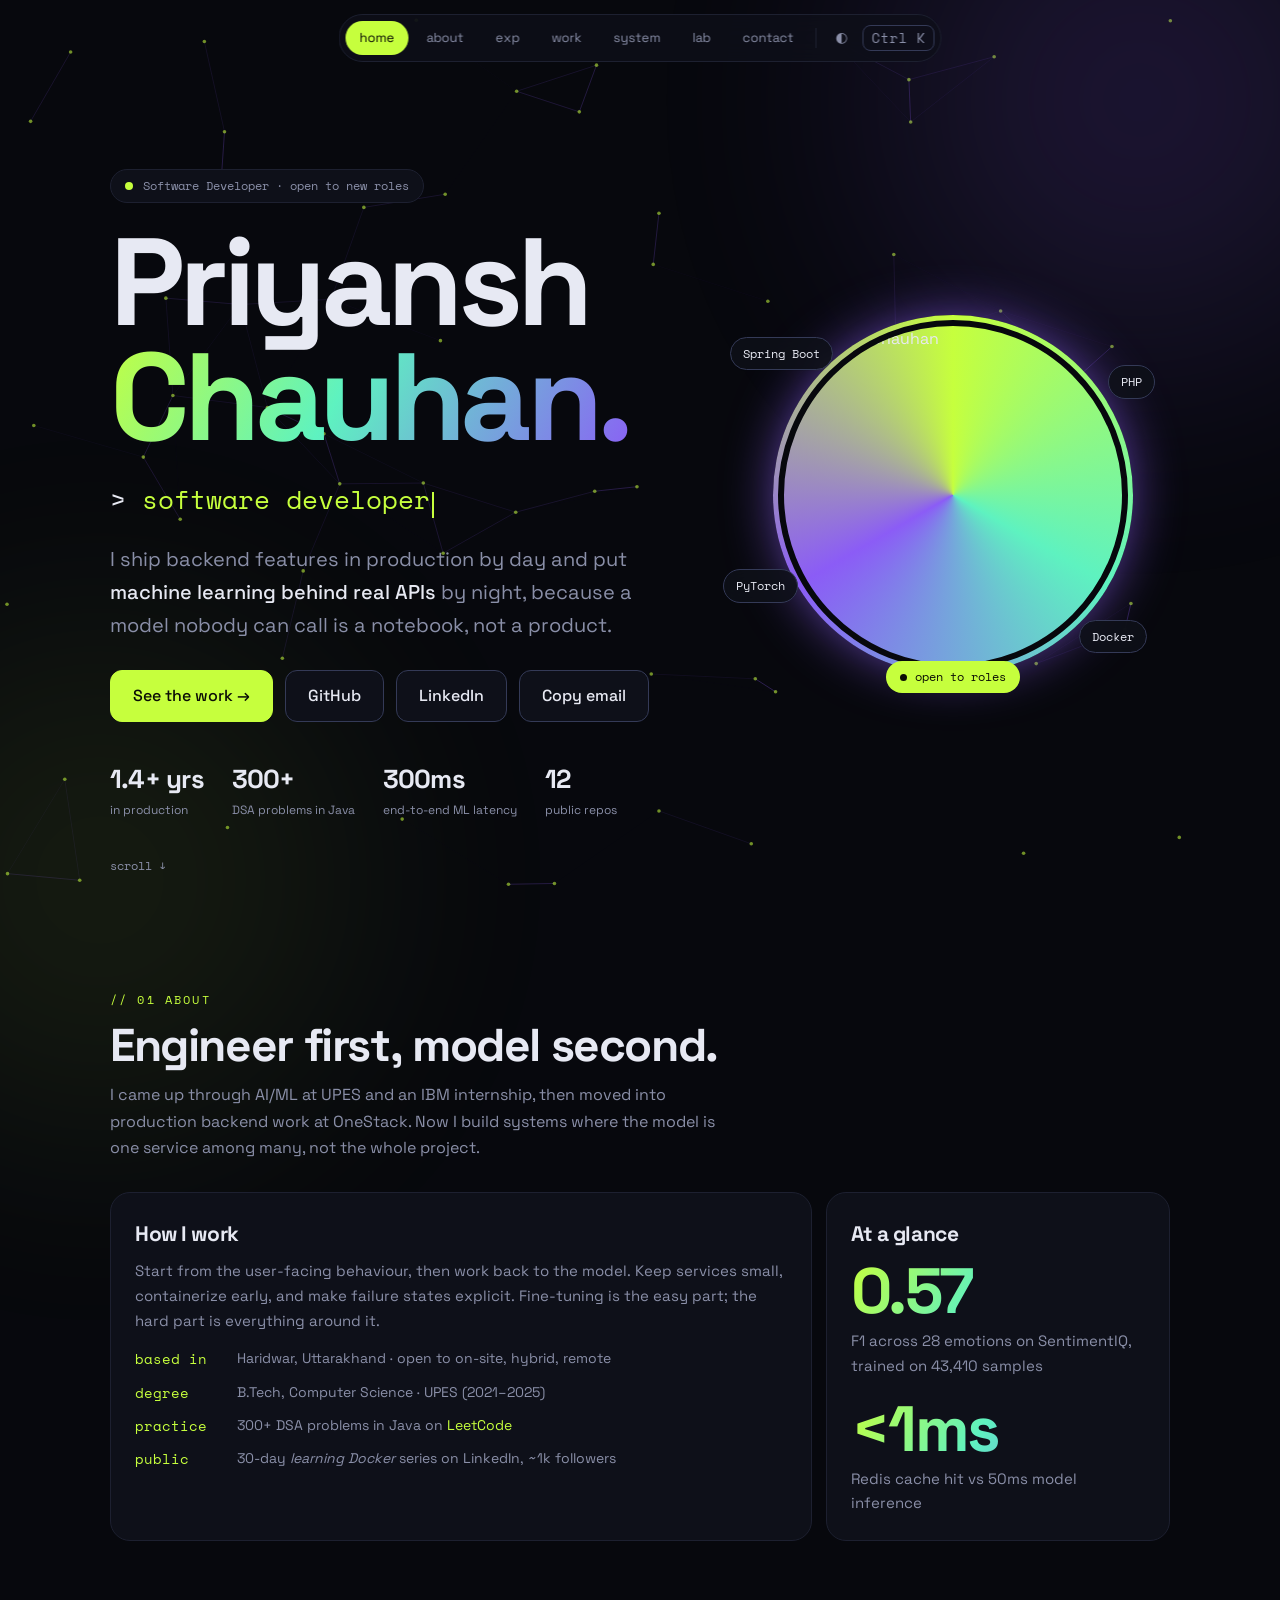
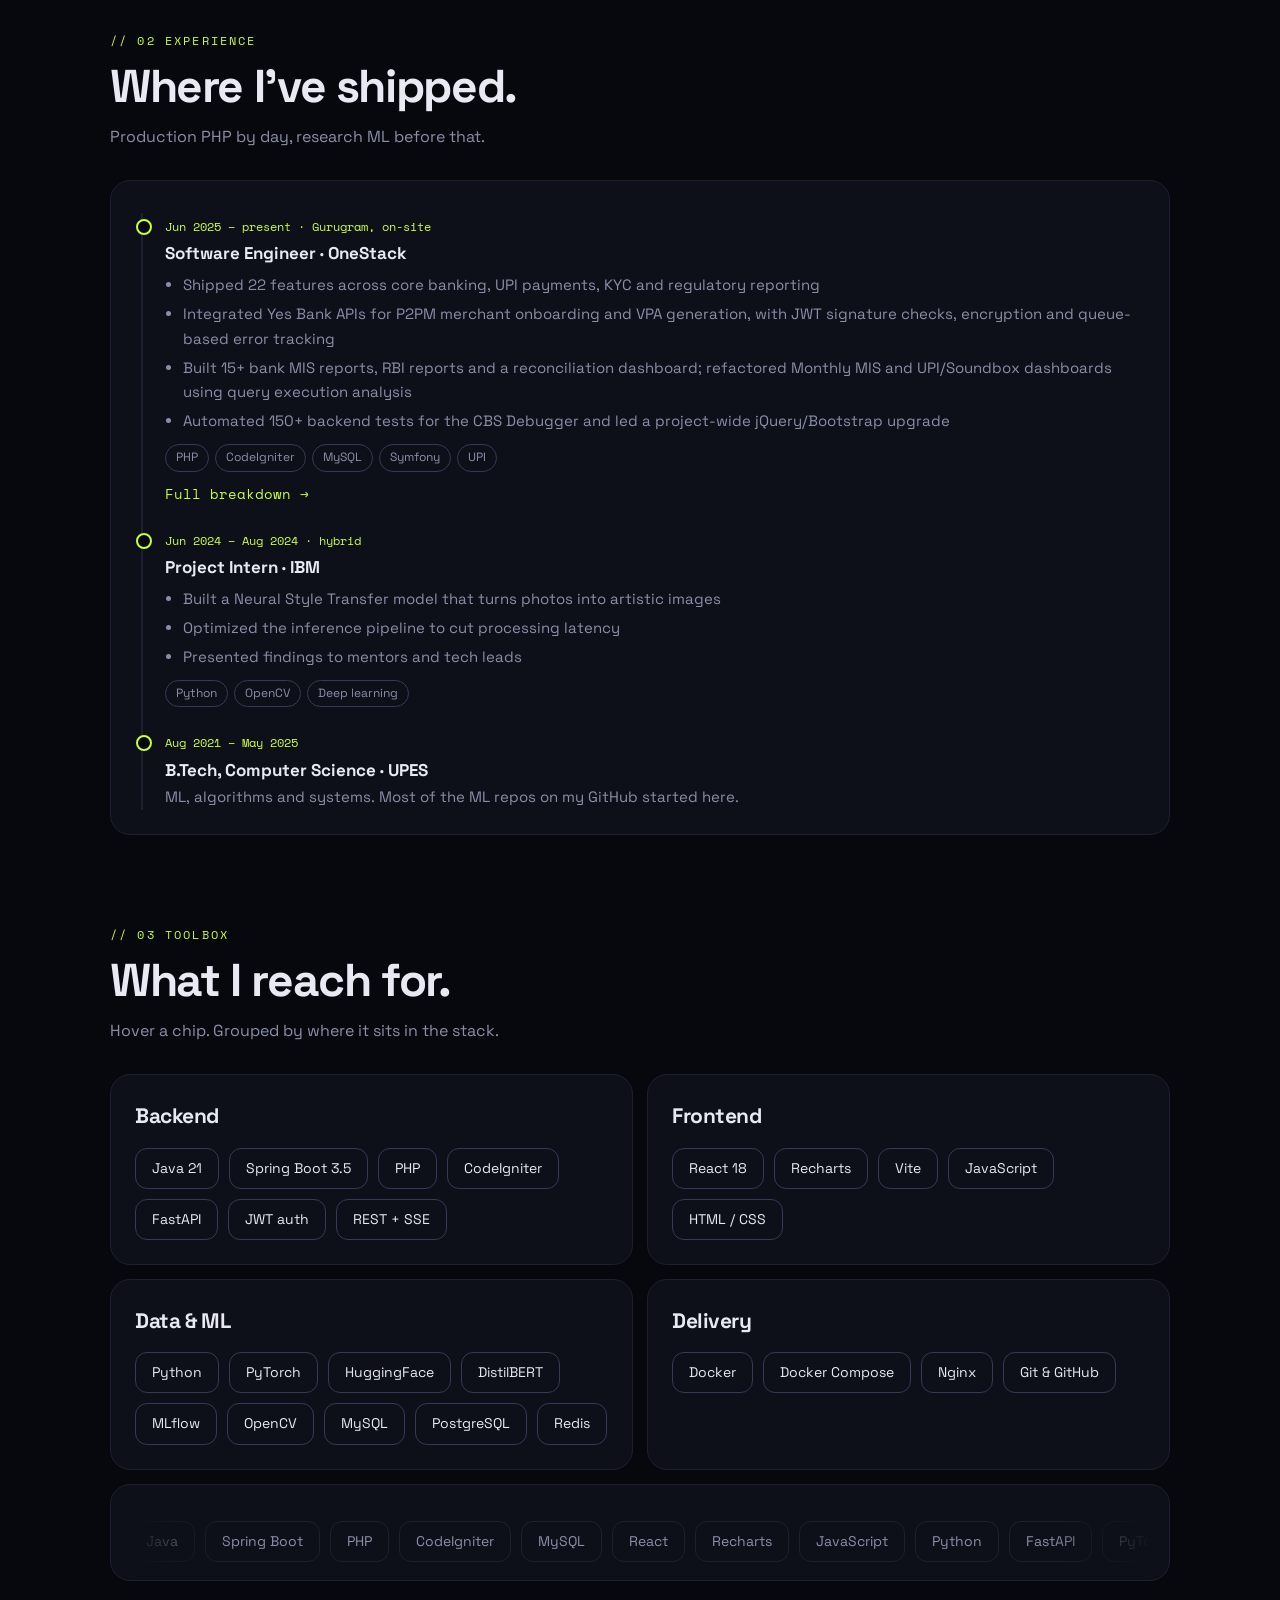
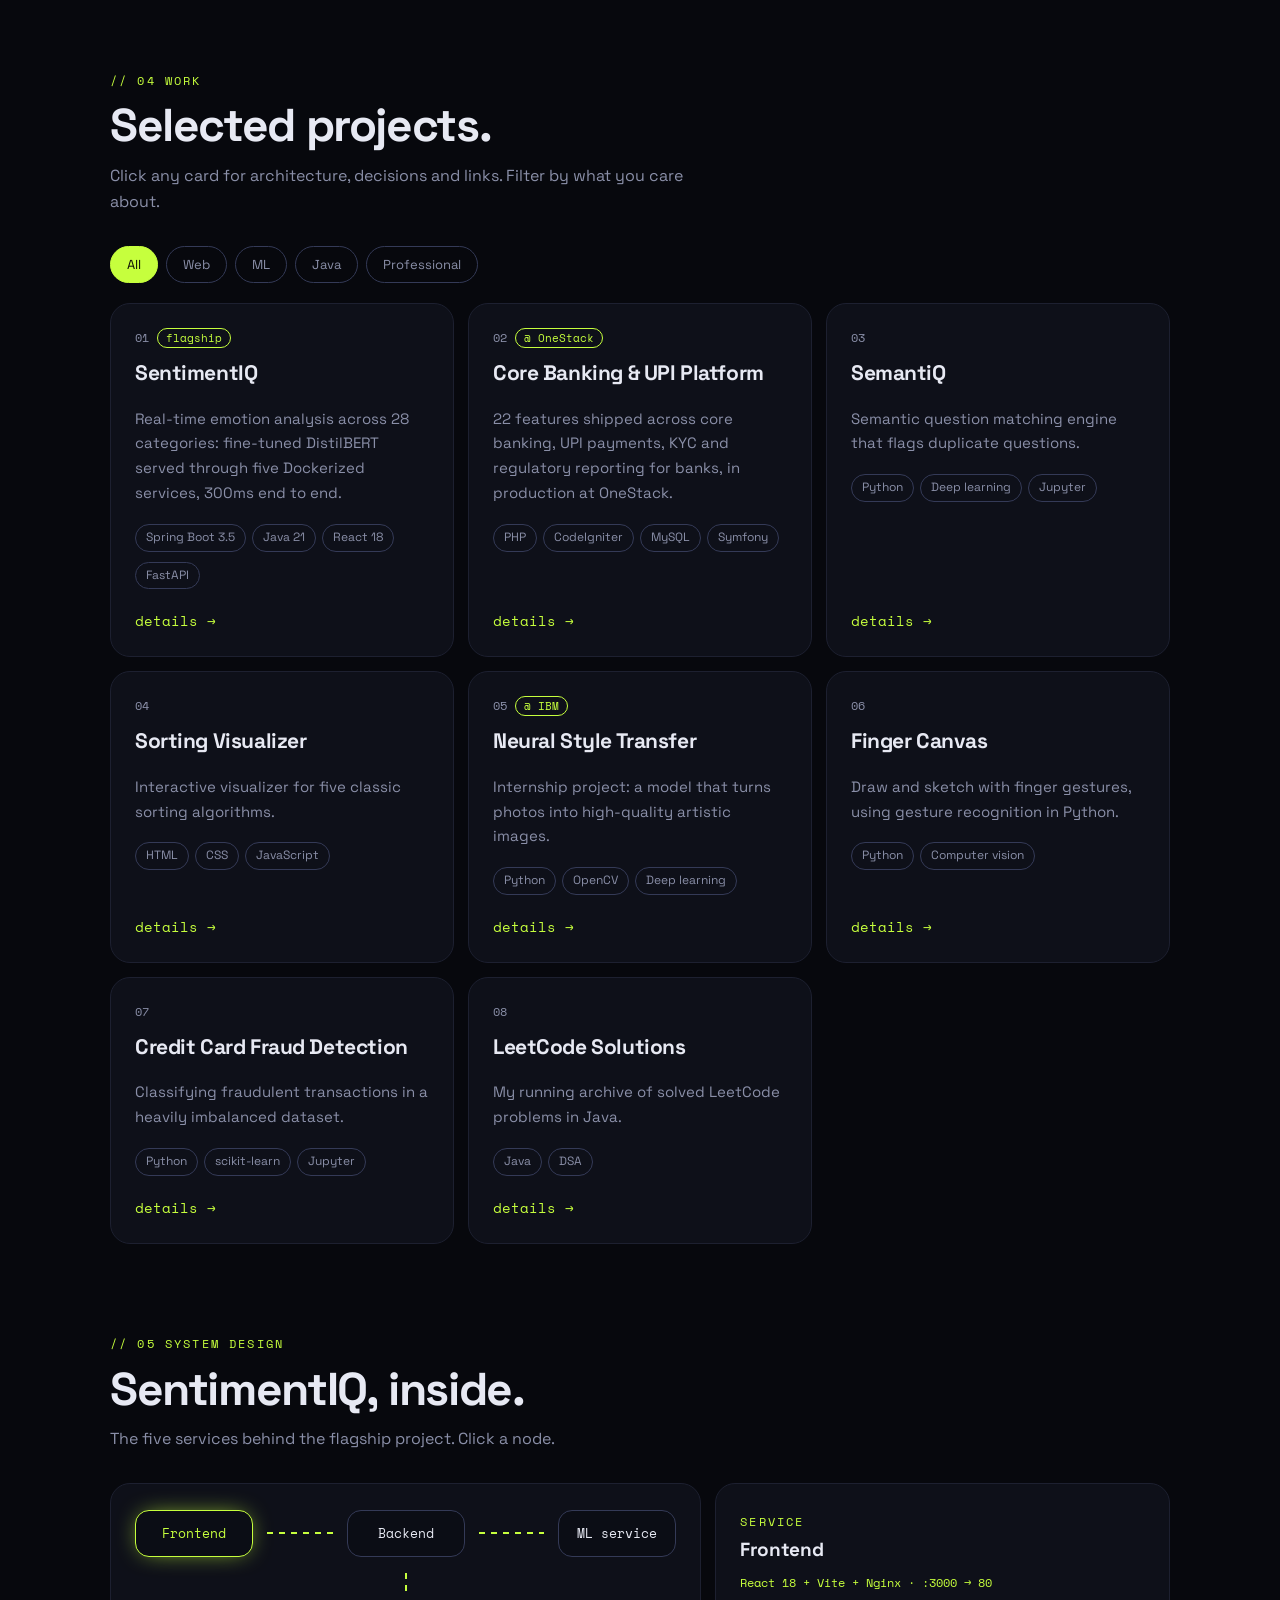
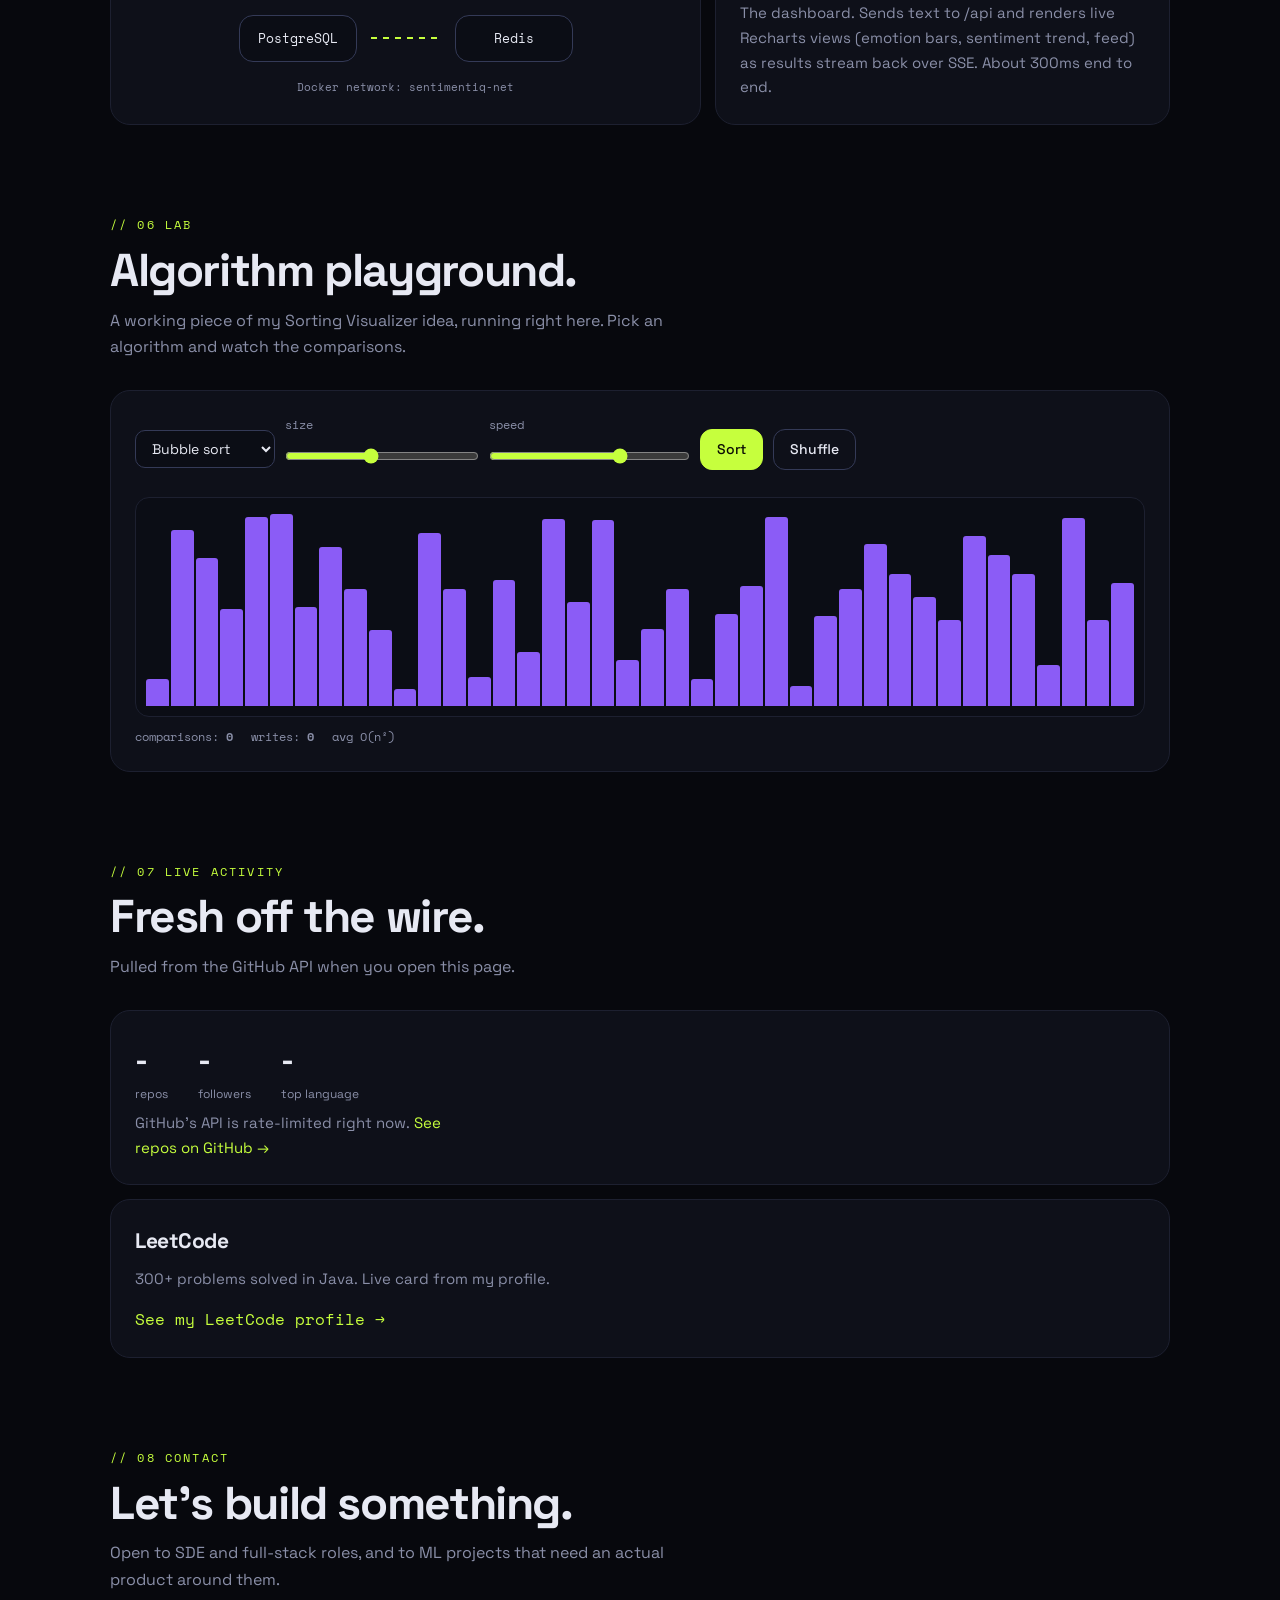
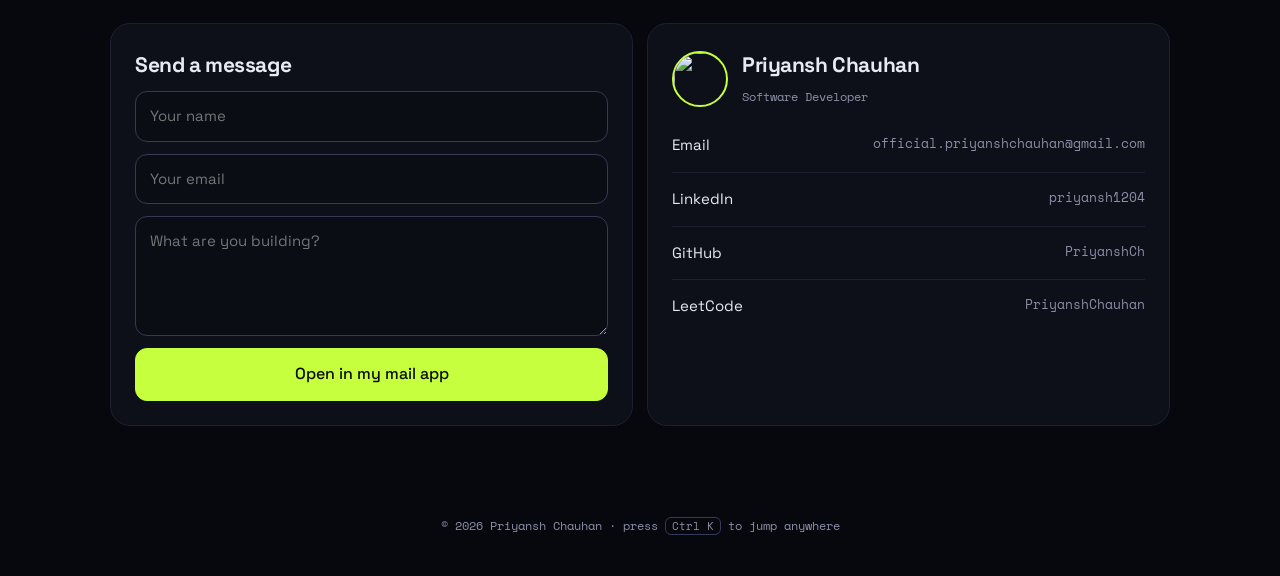
==== index.html @ 5b9acce0 "Add portfolio site" ====
<!doctype html>
<html lang="en" data-theme="dark">
<head>
<meta charset="utf-8">
<meta name="viewport" content="width=device-width, initial-scale=1">
<title>Priyansh Chauhan | Full-stack Developer</title>
<meta name="description" content="Full-stack developer putting machine learning behind real APIs and interfaces. Java, Spring Boot, React, Python.">
<meta property="og:title" content="Priyansh Chauhan | Full-stack Developer">
<meta property="og:description" content="Full-stack developer putting machine learning behind real APIs and interfaces.">
<meta property="og:type" content="website">
<meta property="og:image" content="https://priyanshch.github.io/portfolio/img/avatar.jpg">
<meta property="og:url" content="https://priyanshch.github.io/portfolio/">
<meta name="theme-color" content="#07080d">
<link rel="icon" href="data:image/svg+xml,%3Csvg xmlns='http://www.w3.org/2000/svg' viewBox='0 0 64 64'%3E%3Crect width='64' height='64' rx='14' fill='%2307080d'/%3E%3Ctext x='32' y='44' font-size='34' text-anchor='middle' font-family='monospace' font-weight='700' fill='%23c6ff3d'%3EPC%3C/text%3E%3C/svg%3E">
<link rel="preconnect" href="https://fonts.googleapis.com">
<link rel="preconnect" href="https://fonts.gstatic.com" crossorigin>
<link href="https://fonts.googleapis.com/css2?family=Space+Grotesk:wght@400;500;700&family=Space+Mono:wght@400;700&display=swap" rel="stylesheet">
<link rel="stylesheet" href="style.css?v=3">
<script>try{var t=localStorage.getItem("theme");if(t)document.documentElement.dataset.theme=t}catch(e){}</script>
</head>
<body>
<div id="loader"><div class="box mono">$ booting portfolio...<div class="bar"><i></i></div></div></div>
<div id="progress"></div>
<canvas id="net" aria-hidden="true"></canvas>
<div class="glow g1"></div><div class="glow g2"></div>

<nav aria-label="Primary">
  <a href="#top" data-s="top">home</a>
  <a href="#about" data-s="about">about</a>
  <a href="#experience" data-s="experience" class="hide-m">exp</a>
  <a href="#work" data-s="work">work</a>
  <a href="#architecture" data-s="architecture" class="hide-m">system</a>
  <a href="#lab" data-s="lab" class="hide-m">lab</a>
  <a href="#contact" data-s="contact">contact</a>
  <span class="sep"></span>
  <button class="tool" id="themeBtn" aria-label="Toggle light and dark theme" title="Toggle theme">&#9680;</button>
  <button class="tool kbd mono" id="cmdBtn" aria-label="Open command palette" style="width:auto;padding:0 8px;height:26px;border-radius:8px">Ctrl K</button>
</nav>

<main id="top">
  <header class="hero">
    <div class="hero-grid">
      <div class="hero-text">
      <span class="pill mono"><i></i> Software Developer &middot; open to new roles</span>
      <h1>Priyansh<br><span class="g">Chauhan.</span></h1>
      <p class="role mono">&gt; <b id="typed"></b><span class="caret"></span></p>
      <p class="lead">I ship backend features in production by day and put <b>machine learning behind real APIs</b> by night, because a model nobody can call is a notebook, not a product.</p>
      <div class="cta">
        <a class="btn p" href="#work">See the work &rarr;</a>
        <a class="btn" href="https://github.com/PriyanshCh" target="_blank" rel="noopener">GitHub</a>
        <a class="btn" href="https://www.linkedin.com/in/priyansh1204" target="_blank" rel="noopener">LinkedIn</a>
        <button class="btn" id="copyMail" type="button">Copy email</button>
      </div>
      <div class="hero-stats">
        <div><b>1.4+ yrs</b>in production</div>
        <div><b>300+</b>DSA problems in Java</div>
        <div><b>300ms</b>end-to-end ML latency</div>
        <div><b id="hRepos">12</b>public repos</div>
      </div>
      </div>
      <figure class="avatar" aria-label="Photo of Priyansh Chauhan">
        <div class="ring"><img src="img/avatar.jpg" alt="Priyansh Chauhan" width="480" height="480"></div>
        <span class="orb o1 mono">Spring Boot</span>
        <span class="orb o2 mono">PHP</span>
        <span class="orb o3 mono">PyTorch</span>
        <span class="orb o4 mono">Docker</span>
        <figcaption class="mono"><i></i> open to roles</figcaption>
      </figure>
    </div>
    <span class="scroll mono">scroll &darr;</span>
  </header>

  <section id="about" class="rv">
    <div class="label mono">// 01 about</div>
    <h2>Engineer first, model second.</h2>
    <p class="sub">I came up through AI/ML at UPES and an IBM internship, then moved into production backend work at OneStack. Now I build systems where the model is one service among many, not the whole project.</p>
    <div class="bento">
      <div class="card s4">
        <h3>How I work</h3>
        <p>Start from the user-facing behaviour, then work back to the model. Keep services small, containerize early, and make failure states explicit. Fine-tuning is the easy part; the hard part is everything around it.</p>
        <ul class="facts">
          <li><span class="mono">based in</span><span>Haridwar, Uttarakhand &middot; open to on-site, hybrid, remote</span></li>
          <li><span class="mono">degree</span><span>B.Tech, Computer Science &middot; UPES (2021&ndash;2025)</span></li>
          <li><span class="mono">practice</span><span>300+ DSA problems in Java on <a href="https://leetcode.com/u/PriyanshChauhan/" target="_blank" rel="noopener" style="color:var(--lime)">LeetCode</a></span></li>
          <li><span class="mono">public</span><span>30-day <i>learning Docker</i> series on LinkedIn, ~1k followers</span></li>
        </ul>
      </div>
      <div class="card s2">
        <h3>At a glance</h3>
        <div class="big" style="margin-top:8px">0.57</div>
        <p style="margin-top:6px">F1 across 28 emotions on SentimentIQ, trained on 43,410 samples</p>
        <div class="big" style="margin-top:18px">&lt;1ms</div>
        <p style="margin-top:6px">Redis cache hit vs 50ms model inference</p>
      </div>
    </div>
  </section>

  <section id="experience" class="rv">
    <div class="label mono">// 02 experience</div>
    <h2>Where I've shipped.</h2>
    <p class="sub">Production PHP by day, research ML before that.</p>
    <div class="bento">
      <div class="card s6">
        <div class="timeline">
          <div>
            <small class="mono">Jun 2025 &ndash; present &middot; Gurugram, on-site</small>
            <b>Software Engineer &middot; OneStack</b>
            <ul style="color:var(--dim);font-size:15px;padding-left:18px;margin-top:6px;display:grid;gap:4px">
              <li>Shipped 22 features across core banking, UPI payments, KYC and regulatory reporting</li>
              <li>Integrated Yes Bank APIs for P2PM merchant onboarding and VPA generation, with JWT signature checks, encryption and queue-based error tracking</li>
              <li>Built 15+ bank MIS reports, RBI reports and a reconciliation dashboard; refactored Monthly MIS and UPI/Soundbox dashboards using query execution analysis</li>
              <li>Automated 150+ backend tests for the CBS Debugger and led a project-wide jQuery/Bootstrap upgrade</li>
            </ul>
            <span class="tag">PHP</span><span class="tag">CodeIgniter</span><span class="tag">MySQL</span><span class="tag">Symfony</span><span class="tag">UPI</span>
            <a href="case.html?id=onestack" class="mono" style="display:block;margin-top:10px;color:var(--lime);font-size:14px">Full breakdown &rarr;</a>
          </div>
          <div>
            <small class="mono">Jun 2024 &ndash; Aug 2024 &middot; hybrid</small>
            <b>Project Intern &middot; IBM</b>
            <ul style="color:var(--dim);font-size:15px;padding-left:18px;margin-top:6px;display:grid;gap:4px">
              <li>Built a Neural Style Transfer model that turns photos into artistic images</li>
              <li>Optimized the inference pipeline to cut processing latency</li>
              <li>Presented findings to mentors and tech leads</li>
            </ul>
            <span class="tag">Python</span><span class="tag">OpenCV</span><span class="tag">Deep learning</span>
          </div>
          <div>
            <small class="mono">Aug 2021 &ndash; May 2025</small>
            <b>B.Tech, Computer Science &middot; UPES</b>
            <span style="color:var(--dim);font-size:15px">ML, algorithms and systems. Most of the ML repos on my GitHub started here.</span>
          </div>
        </div>
      </div>
    </div>
  </section>

  <section id="skills" class="rv">
    <div class="label mono">// 03 toolbox</div>
    <h2>What I reach for.</h2>
    <p class="sub">Hover a chip. Grouped by where it sits in the stack.</p>
    <div class="bento">
      <div class="card s3"><h3>Backend</h3><div class="chips"><span class="chip">Java 21</span><span class="chip">Spring Boot 3.5</span><span class="chip">PHP</span><span class="chip">CodeIgniter</span><span class="chip">FastAPI</span><span class="chip">JWT auth</span><span class="chip">REST + SSE</span></div></div>
      <div class="card s3"><h3>Frontend</h3><div class="chips"><span class="chip">React 18</span><span class="chip">Recharts</span><span class="chip">Vite</span><span class="chip">JavaScript</span><span class="chip">HTML / CSS</span></div></div>
      <div class="card s3"><h3>Data &amp; ML</h3><div class="chips"><span class="chip">Python</span><span class="chip">PyTorch</span><span class="chip">HuggingFace</span><span class="chip">DistilBERT</span><span class="chip">MLflow</span><span class="chip">OpenCV</span><span class="chip">MySQL</span><span class="chip">PostgreSQL</span><span class="chip">Redis</span></div></div>
      <div class="card s3"><h3>Delivery</h3><div class="chips"><span class="chip">Docker</span><span class="chip">Docker Compose</span><span class="chip">Nginx</span><span class="chip">Git &amp; GitHub</span></div></div>
      <div class="card s6" style="padding:18px"><div class="marquee"><div class="track" id="track"></div></div></div>
    </div>
  </section>

  <section id="work" class="rv">
    <div class="label mono">// 04 work</div>
    <h2>Selected projects.</h2>
    <p class="sub">Click any card for architecture, decisions and links. Filter by what you care about.</p>
    <div class="filters" id="filters" role="group" aria-label="Filter projects">
      <button class="on" data-f="all">All</button><button data-f="web">Web</button><button data-f="ml">ML</button><button data-f="java">Java</button><button data-f="work">Professional</button>
    </div>
    <div class="pgrid" id="pgrid"></div>
  </section>

  <section id="architecture" class="rv">
    <div class="label mono">// 05 system design</div>
    <h2>SentimentIQ, inside.</h2>
    <p class="sub">The five services behind the flagship project. Click a node.</p>
    <div class="arch">
      <div class="card diagram" id="diagram">
        <div class="row"><button class="nodeb mono on" data-n="frontend">Frontend</button><span class="link"></span><button class="nodeb mono" data-n="backend">Backend</button><span class="link"></span><button class="nodeb mono" data-n="ml">ML service</button></div>
        <span class="vlink"></span>
        <div class="row"><button class="nodeb mono" data-n="postgres">PostgreSQL</button><span class="link"></span><button class="nodeb mono" data-n="redis">Redis</button></div>
        <span class="mono" style="font-size:11px;color:var(--dim)">Docker network: sentimentiq-net</span>
      </div>
      <div class="card" id="archInfo" aria-live="polite"></div>
    </div>
  </section>

  <section id="lab" class="rv">
    <div class="label mono">// 06 lab</div>
    <h2>Algorithm playground.</h2>
    <p class="sub">A working piece of my Sorting Visualizer idea, running right here. Pick an algorithm and watch the comparisons.</p>
    <div class="card">
      <div class="lab-top">
        <select id="algo" aria-label="Algorithm"><option value="bubble">Bubble sort</option><option value="selection">Selection sort</option><option value="insertion">Insertion sort</option><option value="merge">Merge sort</option><option value="quick">Quick sort</option></select>
        <label class="mono" style="font-size:12px;color:var(--dim)">size <input type="range" id="size" min="10" max="80" value="40"></label>
        <label class="mono" style="font-size:12px;color:var(--dim)">speed <input type="range" id="speed" min="1" max="100" value="70"></label>
        <button class="btn p" id="run" type="button">Sort</button>
        <button class="btn" id="shuffle" type="button">Shuffle</button>
      </div>
      <div id="bars" aria-label="Array bars"></div>
      <div class="lab-info mono"><span>comparisons: <b id="cmp">0</b></span><span>writes: <b id="wr">0</b></span><span id="cplx">avg O(n&sup2;)</span></div>
    </div>
  </section>

  <section id="github" class="rv">
    <div class="label mono">// 07 live activity</div>
    <h2>Fresh off the wire.</h2>
    <p class="sub">Pulled from the GitHub API when you open this page.</p>
    <div class="card">
      <div class="ghstats"><div><b id="gRepos">-</b>repos</div><div><b id="gFol">-</b>followers</div><div><b id="gLang">-</b>top language</div></div>
      <div class="repos" id="repos"><div class="skel"></div><div class="skel"></div><div class="skel"></div></div>
    </div>
    <div class="card" style="margin-top:14px">
      <h3>LeetCode</h3>
      <p>300+ problems solved in Java. Live card from my profile.</p>
      <a href="https://leetcode.com/u/PriyanshChauhan/" target="_blank" rel="noopener" style="display:block;margin-top:14px">
        <img id="lcCard" src="https://leetcard.jacoblin.cool/PriyanshChauhan?theme=dark&amp;font=Space%20Grotesk&amp;ext=heatmap" alt="LeetCode stats for PriyanshChauhan" loading="lazy" style="max-width:100%;border-radius:12px" onerror="this.closest('a').innerHTML='<span class=&quot;mono&quot; style=&quot;color:var(--lime)&quot;>See my LeetCode profile &rarr;</span>'">
      </a>
    </div>
  </section>

  <section id="contact" class="rv">
    <div class="label mono">// 08 contact</div>
    <h2>Let's build something.</h2>
    <p class="sub">Open to SDE and full-stack roles, and to ML projects that need an actual product around them.</p>
    <div class="contact">
      <div class="card">
        <h3>Send a message</h3>
        <form id="form">
          <input name="name" placeholder="Your name" required aria-label="Your name">
          <input name="email" type="email" placeholder="Your email" required aria-label="Your email">
          <textarea name="msg" placeholder="What are you building?" required aria-label="Message"></textarea>
          <button class="btn p" type="submit" style="justify-content:center">Open in my mail app</button>
        </form>
      </div>
      <div class="card">
        <div style="display:flex;align-items:center;gap:14px;margin-bottom:10px"><img src="img/avatar.jpg" alt="" width="56" height="56" style="border-radius:50%;border:2px solid var(--lime)"><div><h3 style="margin:0">Priyansh Chauhan</h3><span class="mono" style="font-size:12px;color:var(--dim)">Software Developer</span></div></div>
        <a class="rowlink" href="mailto:official.priyanshchauhan@gmail.com"><span>Email</span><span class="mono">official.priyanshchauhan@gmail.com</span></a>
        <a class="rowlink" href="https://www.linkedin.com/in/priyansh1204" target="_blank" rel="noopener"><span>LinkedIn</span><span class="mono">priyansh1204</span></a>
        <a class="rowlink" href="https://github.com/PriyanshCh" target="_blank" rel="noopener"><span>GitHub</span><span class="mono">PriyanshCh</span></a>
        <a class="rowlink" href="https://leetcode.com/u/PriyanshChauhan/" target="_blank" rel="noopener"><span>LeetCode</span><span class="mono">PriyanshChauhan</span></a>
      </div>
    </div>
  </section>
</main>
<footer class="mono">&copy; <span id="yr"></span> Priyansh Chauhan &middot; press <span class="kbd">Ctrl K</span> to jump anywhere</footer>

<button id="top-btn" aria-label="Back to top">&uarr;</button>
<dialog id="modal" aria-label="Project details"><button class="mclose" id="mclose" aria-label="Close">&times;</button><div class="mbody" id="mbody"></div></dialog>
<dialog id="palette" aria-label="Command palette"><input id="pin" placeholder="Type a command or section..." aria-label="Command"><ul id="plist"></ul></dialog>
<div id="toast" role="status"></div>
<script src="data.js?v=3"></script>
<script src="app.js?v=4"></script>
</body>
</html>
---- style.css ----
:root{
  --bg:#07080d;--bg2:#0b0d15;--card:#0e1019;--line:#1d2030;--line2:#343a57;
  --text:#e7e9f3;--dim:#8a8fa8;--lime:#c6ff3d;--violet:#8b5cf6;--ink:#0b0d05;
  --net:139,92,246;--dot:198,255,61;
  --grad:linear-gradient(120deg,var(--lime),#5ef2c0 45%,var(--violet));
}
:root[data-theme="light"]{
  --bg:#f5f6fb;--bg2:#eceef7;--card:#ffffff;--line:#dcdfee;--line2:#b9bfdc;
  --text:#14172a;--dim:#5b6180;--lime:#4d7c0f;--violet:#6d3fe0;--ink:#ffffff;
  --net:109,63,224;--dot:77,124,15;
  --grad:linear-gradient(120deg,#4d7c0f,#0f9d7a 45%,#6d3fe0);
}
*{box-sizing:border-box;margin:0}
html{scroll-behavior:smooth;scroll-padding-top:80px}
body{background:var(--bg);color:var(--text);font:16px/1.65 "Space Grotesk",system-ui,sans-serif;overflow-x:hidden;transition:background .3s,color .3s}
a{color:inherit;text-decoration:none}
button{font:inherit;color:inherit;cursor:pointer;background:none;border:0}
.mono{font-family:"Space Mono",ui-monospace,Consolas,monospace}
:focus-visible{outline:2px solid var(--lime);outline-offset:3px;border-radius:6px}

#net{position:fixed;inset:0;width:100%;height:100%;z-index:0;pointer-events:none}
.glow{position:fixed;width:520px;height:520px;border-radius:50%;filter:blur(130px);opacity:.16;z-index:0;pointer-events:none}
.g1{background:var(--violet);top:-160px;right:-120px}.g2{background:var(--lime);bottom:-240px;left:-160px;opacity:.08}
#progress{position:fixed;top:0;left:0;height:3px;width:0;background:var(--grad);z-index:60}

/* loader */
#loader{position:fixed;inset:0;z-index:100;background:var(--bg);display:grid;place-items:center;transition:opacity .5s,visibility .5s}
#loader.done{opacity:0;visibility:hidden}
#loader .box{font-size:14px;color:var(--dim);width:min(340px,80vw)}
#loader .bar{height:3px;background:var(--line);margin-top:14px;border-radius:3px;overflow:hidden}
#loader .bar i{display:block;height:100%;width:0;background:var(--grad);animation:load 1.1s ease forwards}
@keyframes load{to{width:100%}}

/* nav */
nav{position:fixed;top:14px;left:50%;transform:translateX(-50%);z-index:50;display:flex;align-items:center;gap:4px;padding:6px;border:1px solid var(--line);border-radius:999px;background:color-mix(in srgb,var(--card) 80%,transparent);backdrop-filter:blur(14px);max-width:calc(100vw - 20px)}
nav a{padding:6px 14px;border-radius:999px;font-size:13px;color:var(--dim);transition:.2s;white-space:nowrap}
nav a:hover{color:var(--text);background:var(--line)}
nav a.on{color:var(--ink);background:var(--lime)}
nav .tool{width:34px;height:34px;border-radius:50%;display:grid;place-items:center;color:var(--dim);font-size:14px}
nav .tool:hover{background:var(--line);color:var(--text)}
nav .sep{width:1px;height:20px;background:var(--line);margin:0 4px}
.kbd{border:1px solid var(--line2);border-radius:6px;padding:0 6px;font-size:11px;color:var(--dim)}

main{position:relative;z-index:1;max-width:1100px;margin:0 auto;padding:0 20px 60px}
section{padding:90px 0 0}
.label{font-size:12px;color:var(--lime);letter-spacing:.18em;text-transform:uppercase;margin-bottom:10px}
h2{font-size:clamp(28px,4.5vw,46px);letter-spacing:-.03em;line-height:1.1;margin-bottom:12px}
.sub{color:var(--dim);max-width:620px;margin-bottom:30px}

/* hero */
.hero{min-height:100vh;display:flex;flex-direction:column;justify-content:center;gap:22px;padding-top:90px;position:relative}
.pill{align-self:flex-start;display:inline-flex;align-items:center;gap:10px;padding:6px 14px;border:1px solid var(--line);border-radius:999px;font-size:12px;color:var(--dim);background:var(--card)}
.pill i{width:8px;height:8px;border-radius:50%;background:var(--lime);animation:ping 2s infinite}
@keyframes ping{0%{box-shadow:0 0 0 0 var(--lime)}70%,100%{box-shadow:0 0 0 10px transparent}}
h1{font-size:clamp(48px,11vw,124px);line-height:.93;letter-spacing:-.045em;font-weight:700}
h1 .g,.big{background:var(--grad);-webkit-background-clip:text;background-clip:text;color:transparent}
.role{font-size:clamp(18px,3vw,26px);min-height:1.6em}
.role b{color:var(--lime);font-weight:500}
.caret{display:inline-block;width:2px;height:1em;background:var(--lime);vertical-align:text-bottom;margin-left:2px;animation:blink 1s steps(1) infinite}
@keyframes blink{50%{opacity:0}}
.lead{max-width:580px;font-size:clamp(16px,2vw,20px);color:var(--dim)}
.lead b{color:var(--text);font-weight:500}
.cta{display:flex;flex-wrap:wrap;gap:12px;margin-top:6px}
.btn{padding:12px 22px;border-radius:12px;font-weight:500;border:1px solid var(--line2);transition:.2s;display:inline-flex;align-items:center;gap:8px;background:var(--card)}
.btn.p{background:var(--lime);color:var(--ink);border-color:var(--lime)}
.btn:hover{transform:translateY(-2px);box-shadow:0 10px 30px -10px var(--lime)}
.hero-stats{display:flex;gap:28px;flex-wrap:wrap;margin-top:14px}
.hero-stats div{font-size:12px;color:var(--dim)}
.hero-stats b{display:block;font-size:26px;color:var(--text);font-family:"Space Grotesk";letter-spacing:-.03em}
.scroll{position:absolute;bottom:24px;left:0;font-size:12px;color:var(--dim)}

/* cards */
.bento{display:grid;grid-template-columns:repeat(6,1fr);gap:14px}
.card{background:var(--card);border:1px solid var(--line);border-radius:20px;padding:24px;position:relative;overflow:hidden;transition:border-color .25s,transform .25s}
.card::before{content:"";position:absolute;inset:0;background:radial-gradient(420px circle at var(--mx,50%) var(--my,0%),color-mix(in srgb,var(--lime) 12%,transparent),transparent 60%);opacity:0;transition:opacity .3s;pointer-events:none}
.card:hover{border-color:var(--line2)}.card:hover::before{opacity:1}
.s2{grid-column:span 2}.s3{grid-column:span 3}.s4{grid-column:span 4}.s6{grid-column:span 6}
.card h3{font-size:21px;letter-spacing:-.02em;margin-bottom:8px}
.card p{color:var(--dim);font-size:15px}
.tag{display:inline-block;margin:10px 6px 0 0;padding:3px 10px;border:1px solid var(--line2);border-radius:999px;font-size:12px;color:var(--dim)}
.big{font-size:clamp(40px,6vw,64px);font-weight:700;letter-spacing:-.04em;line-height:1}

/* about */
.facts{list-style:none;padding:0;margin-top:14px;display:grid;gap:10px}
.facts li{display:flex;gap:12px;font-size:14px;color:var(--dim)}
.facts li span:first-child{color:var(--lime);min-width:90px}
.timeline{border-left:2px solid var(--line);margin:8px 0 0 6px;padding-left:22px;display:grid;gap:22px}
.timeline div{position:relative}
.timeline div::before{content:"";position:absolute;left:-29px;top:6px;width:12px;height:12px;border-radius:50%;background:var(--bg);border:2px solid var(--lime)}
.timeline small{color:var(--lime);font-size:12px}
.timeline b{display:block;font-size:17px}

/* skills */
.chips{display:flex;flex-wrap:wrap;gap:10px;margin-top:14px}
.chip{padding:8px 16px;border:1px solid var(--line2);border-radius:12px;font-size:14px;transition:.2s;cursor:default}
.chip:hover{border-color:var(--lime);color:var(--lime);transform:translateY(-2px)}
.marquee{overflow:hidden;mask:linear-gradient(90deg,transparent,#000 10%,#000 90%,transparent);margin-top:18px}
.track{display:flex;gap:10px;width:max-content;animation:slide 30s linear infinite}
.marquee:hover .track{animation-play-state:paused}
.track span{padding:8px 16px;border:1px solid var(--line);border-radius:12px;white-space:nowrap;font-size:14px;color:var(--dim)}
@keyframes slide{to{transform:translateX(-50%)}}

/* projects */
.filters{display:flex;flex-wrap:wrap;gap:8px;margin-bottom:20px}
.filters button{padding:7px 16px;border:1px solid var(--line2);border-radius:999px;font-size:13px;color:var(--dim);transition:.2s}
.filters button:hover{color:var(--text)}
.filters button.on{background:var(--lime);color:var(--ink);border-color:var(--lime)}
.pgrid{display:grid;grid-template-columns:repeat(auto-fill,minmax(300px,1fr));gap:14px}
.proj{display:flex;flex-direction:column;gap:8px;cursor:pointer;text-align:left;min-height:230px;transition:transform .25s,border-color .25s,opacity .3s}
.proj:hover{transform:translateY(-4px)}
.proj.hide{display:none}
.proj .n{font-size:12px;color:var(--dim)}
.proj .star{color:var(--lime);font-size:11px;border:1px solid var(--lime);padding:1px 8px;border-radius:999px;margin-left:8px}
.proj .more{margin-top:auto;color:var(--lime);font-size:14px;padding-top:12px}

/* modal */
dialog{margin:auto;border:1px solid var(--line2);border-radius:22px;background:var(--card);color:var(--text);padding:0;width:min(720px,calc(100vw - 24px));max-height:88vh;overflow:auto}
dialog::backdrop{background:rgba(3,4,8,.7);backdrop-filter:blur(6px)}
.mbody{padding:28px}
.mclose{position:absolute;top:14px;right:14px;width:34px;height:34px;border-radius:50%;border:1px solid var(--line2)}
.mclose:hover{background:var(--line)}
.mbody h3{font-size:28px;letter-spacing:-.03em;margin-bottom:6px}
.mbody h4{font-size:12px;letter-spacing:.14em;text-transform:uppercase;color:var(--lime);margin:20px 0 6px;font-family:"Space Mono"}
.mbody ul{padding-left:18px;color:var(--dim);display:grid;gap:4px;font-size:15px}
.mbody p{color:var(--dim)}
table{width:100%;border-collapse:collapse;font-size:13px;margin-top:6px}
td,th{padding:7px 8px;border-bottom:1px solid var(--line);text-align:left;color:var(--dim)}
th{color:var(--text);font-weight:500}

/* architecture */
.arch{display:grid;grid-template-columns:1.3fr 1fr;gap:14px}
.diagram{display:grid;gap:14px;justify-items:center}
.row{display:flex;gap:14px;align-items:center;justify-content:center;flex-wrap:wrap;width:100%}
.nodeb{padding:12px 18px;border:1px solid var(--line2);border-radius:14px;background:var(--bg2);font-size:13px;transition:.2s;min-width:118px;text-align:center}
.nodeb:hover,.nodeb.on{border-color:var(--lime);color:var(--lime);box-shadow:0 0 24px -8px var(--lime)}
.link{flex:1;min-width:28px;max-width:70px;height:2px;background:repeating-linear-gradient(90deg,var(--lime) 0 6px,transparent 6px 12px);background-size:24px 2px;animation:dash 1s linear infinite}
.vlink{width:2px;height:22px;background:repeating-linear-gradient(180deg,var(--lime) 0 6px,transparent 6px 12px);background-size:2px 24px;animation:vdash 1s linear infinite}
@keyframes dash{to{background-position:24px 0}}@keyframes vdash{to{background-position:0 24px}}
#archInfo h3{font-size:19px}
#archInfo .port{font-size:12px;color:var(--lime);margin-bottom:8px;display:block}

/* playground */
.lab-top{display:flex;flex-wrap:wrap;gap:10px;align-items:center;margin-bottom:14px}
select,input[type=range]{accent-color:var(--lime)}
select{background:var(--bg2);color:var(--text);border:1px solid var(--line2);border-radius:10px;padding:8px 12px;font:inherit;font-size:14px}
.lab-top .btn{padding:8px 16px;font-size:14px}
#bars{display:flex;align-items:flex-end;gap:2px;height:220px;padding:10px;border:1px solid var(--line);border-radius:14px;background:var(--bg2)}
#bars i{flex:1;background:var(--violet);border-radius:3px 3px 0 0;transition:height .05s}
#bars i.cmp{background:var(--lime)}#bars i.ok{background:#5ef2c0}
.lab-info{margin-top:10px;font-size:12px;color:var(--dim);display:flex;gap:18px;flex-wrap:wrap}

/* github live */
.repos{display:grid;grid-template-columns:repeat(auto-fill,minmax(250px,1fr));gap:12px;margin-top:6px}
.repo{padding:16px;border:1px solid var(--line);border-radius:14px;background:var(--bg2);transition:.2s;display:block}
.repo:hover{border-color:var(--lime);transform:translateY(-3px)}
.repo b{display:block;font-size:15px;margin-bottom:4px;word-break:break-word}
.repo span{font-size:12px;color:var(--dim)}
.ghstats{display:flex;gap:30px;flex-wrap:wrap;margin-bottom:6px}
.ghstats div{font-size:12px;color:var(--dim)}.ghstats b{display:block;font-size:30px;color:var(--text);letter-spacing:-.03em}
.skel{height:64px;border-radius:14px;background:linear-gradient(90deg,var(--line),var(--bg2),var(--line));background-size:200% 100%;animation:sh 1.3s infinite}
@keyframes sh{to{background-position:-200% 0}}

/* contact */
.contact{display:grid;grid-template-columns:1fr 1fr;gap:14px}
form{display:grid;gap:12px}
input,textarea{width:100%;background:var(--bg2);color:var(--text);border:1px solid var(--line2);border-radius:12px;padding:12px 14px;font:inherit;font-size:15px}
input:focus,textarea:focus{outline:2px solid var(--lime);outline-offset:1px}
textarea{min-height:120px;resize:vertical}
.rowlink{display:flex;justify-content:space-between;gap:12px;padding:14px 0;border-bottom:1px solid var(--line);transition:.2s;font-size:15px}
.rowlink:hover{padding-left:8px;color:var(--lime)}
.rowlink:last-of-type{border:0}
.rowlink span:last-child{color:var(--dim);font-size:13px;overflow-wrap:anywhere;text-align:right}
footer{position:relative;z-index:1;text-align:center;color:var(--dim);font-size:12px;padding:30px 20px 40px}

/* palette */
#palette{align-self:start;margin-top:12vh;padding:0;width:min(560px,calc(100vw - 24px))}
#palette input{border:0;border-bottom:1px solid var(--line);border-radius:0;font-size:17px;padding:18px 20px}
#palette ul{list-style:none;padding:8px;max-height:50vh;overflow:auto}
#palette li{padding:10px 14px;border-radius:10px;cursor:pointer;display:flex;justify-content:space-between;color:var(--dim);font-size:15px}
#palette li.on{background:var(--line);color:var(--text)}
#palette li small{color:var(--lime);font-family:"Space Mono"}
#toast{position:fixed;bottom:24px;left:50%;transform:translate(-50%,30px);background:var(--lime);color:var(--ink);padding:10px 18px;border-radius:12px;font-size:14px;opacity:0;transition:.3s;z-index:200;pointer-events:none}
#toast.show{opacity:1;transform:translate(-50%,0)}
#top-btn{position:fixed;right:18px;bottom:18px;width:42px;height:42px;border-radius:50%;border:1px solid var(--line2);background:var(--card);z-index:40;opacity:0;pointer-events:none;transition:.3s}
#top-btn.show{opacity:1;pointer-events:auto}

.rv{opacity:0;transform:translateY(26px);transition:opacity .7s,transform .7s}
.rv.in{opacity:1;transform:none}

@media (max-width:820px){
  .s2,.s3,.s4{grid-column:span 6}
  .arch,.contact{grid-template-columns:1fr}
  nav a{padding:6px 9px;font-size:12px}
  nav .kbd,.hide-m{display:none}
}
@media (prefers-reduced-motion:reduce){
  *{animation:none!important;transition:none!important}
  .rv{opacity:1;transform:none}html{scroll-behavior:auto}
}
.mstats{display:grid;grid-template-columns:repeat(auto-fit,minmax(120px,1fr));gap:10px;margin:18px 0 4px}
.mstats div{border:1px solid var(--line);border-radius:12px;padding:12px;font-size:12px;color:var(--dim);background:var(--bg2)}
.mstats b{display:block;font-size:24px;letter-spacing:-.03em;background:var(--grad);-webkit-background-clip:text;background-clip:text;color:transparent}

/* hero photo */
.hero-grid{display:grid;grid-template-columns:1.35fr 1fr;gap:40px;align-items:center}
.hero-text{display:flex;flex-direction:column;gap:22px}
.avatar{position:relative;margin:0;justify-self:center;width:min(360px,80vw);aspect-ratio:1}
.ring{position:absolute;inset:0;border-radius:50%;padding:5px;background:conic-gradient(from 0deg,var(--lime),#5ef2c0,var(--violet),var(--lime));animation:spin 8s linear infinite;box-shadow:0 0 60px -14px var(--violet)}
.ring img{width:100%;height:100%;border-radius:50%;object-fit:cover;display:block;border:6px solid var(--bg);animation:spin 8s linear infinite reverse}
@keyframes spin{to{transform:rotate(360deg)}}
.orb{position:absolute;padding:6px 12px;border:1px solid var(--line2);border-radius:999px;background:color-mix(in srgb,var(--card) 88%,transparent);backdrop-filter:blur(8px);font-size:12px;white-space:nowrap;animation:float 5s ease-in-out infinite}
.o1{top:6%;left:-12%}.o2{top:14%;right:-6%;animation-delay:-1.2s}.o3{bottom:20%;left:-14%;animation-delay:-2.4s}.o4{bottom:6%;right:-4%;animation-delay:-3.6s}
@keyframes float{50%{transform:translateY(-10px)}}
.avatar figcaption{position:absolute;left:50%;bottom:-18px;transform:translateX(-50%);display:flex;align-items:center;gap:8px;padding:6px 14px;border-radius:999px;background:var(--lime);color:var(--ink);font-size:12px;white-space:nowrap}
.avatar figcaption i{width:7px;height:7px;border-radius:50%;background:var(--ink)}
@media (max-width:820px){
  .hero-grid{grid-template-columns:1fr;gap:56px}
  .avatar{order:-1;width:min(230px,62vw);justify-self:start;margin-left:20px}
  .o1{left:-6%}.o3{left:-8%}.o2{right:-14%}.o4{right:-14%}
}
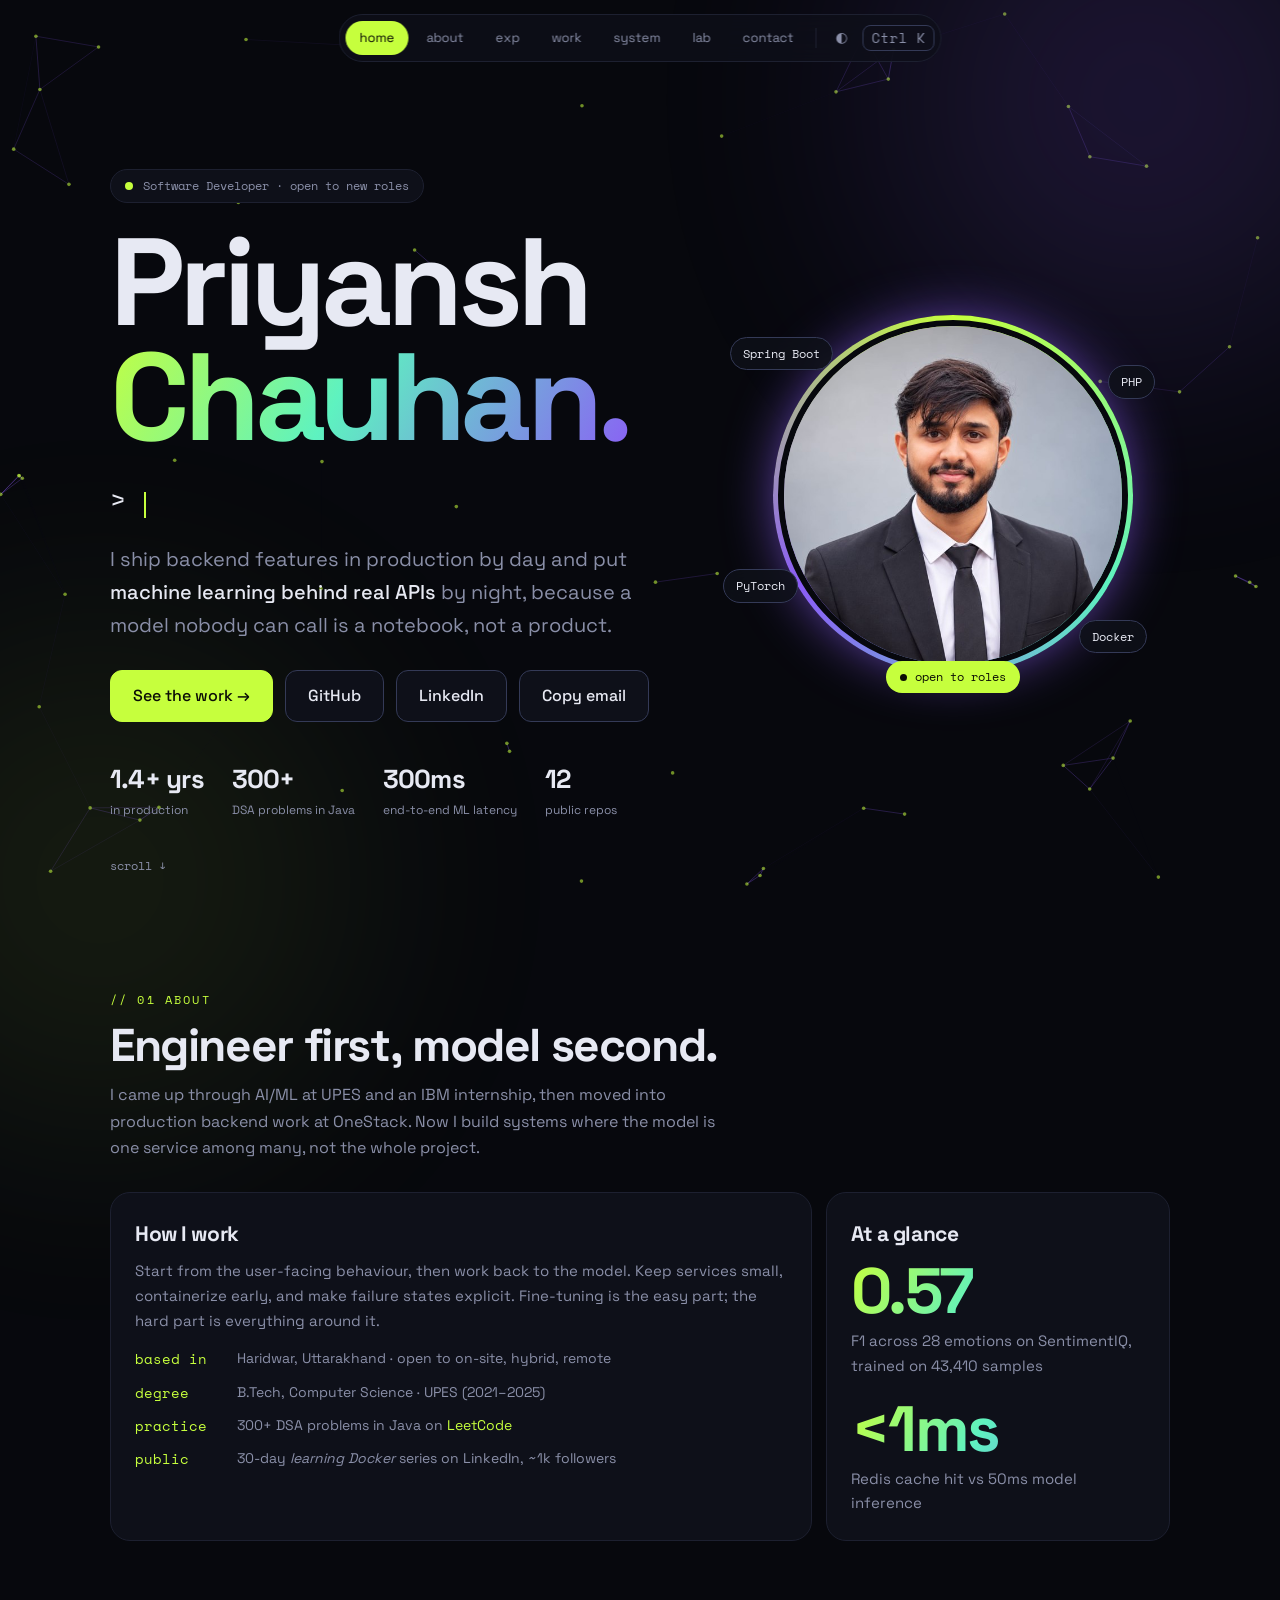
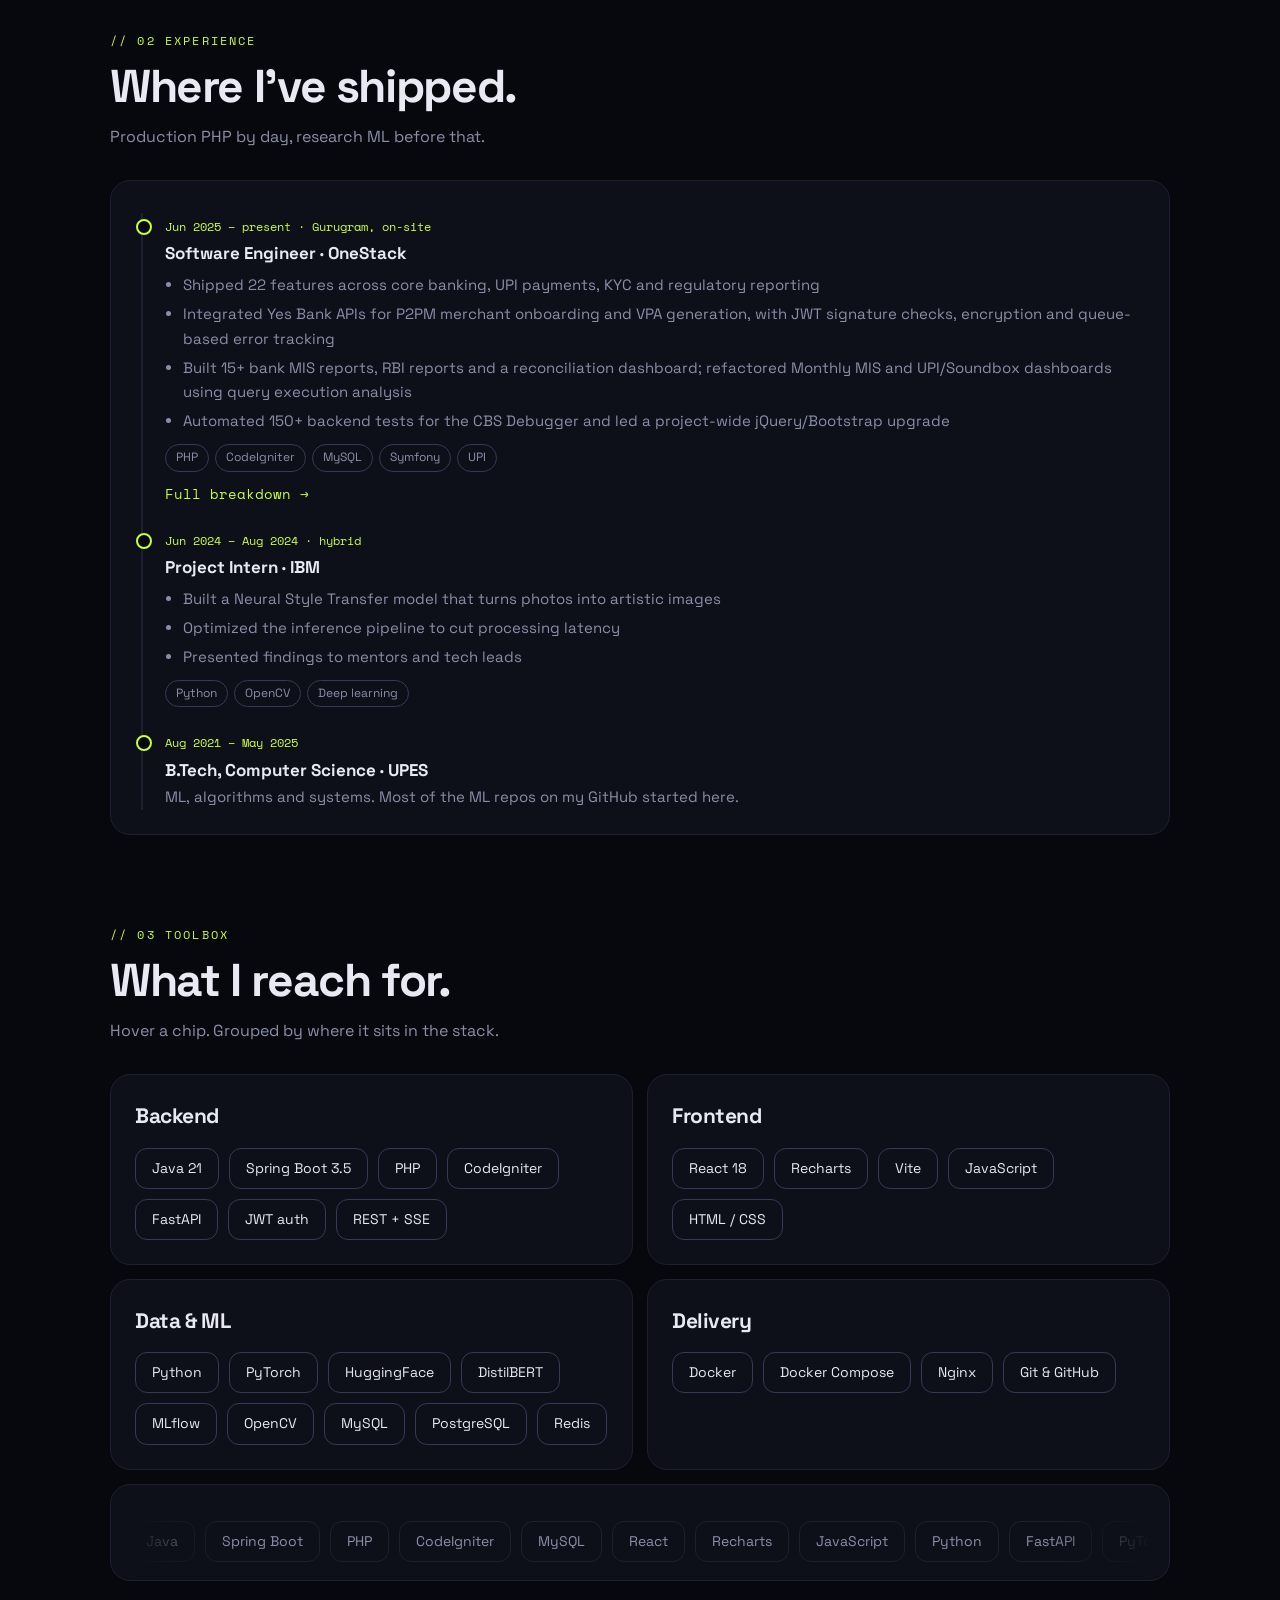
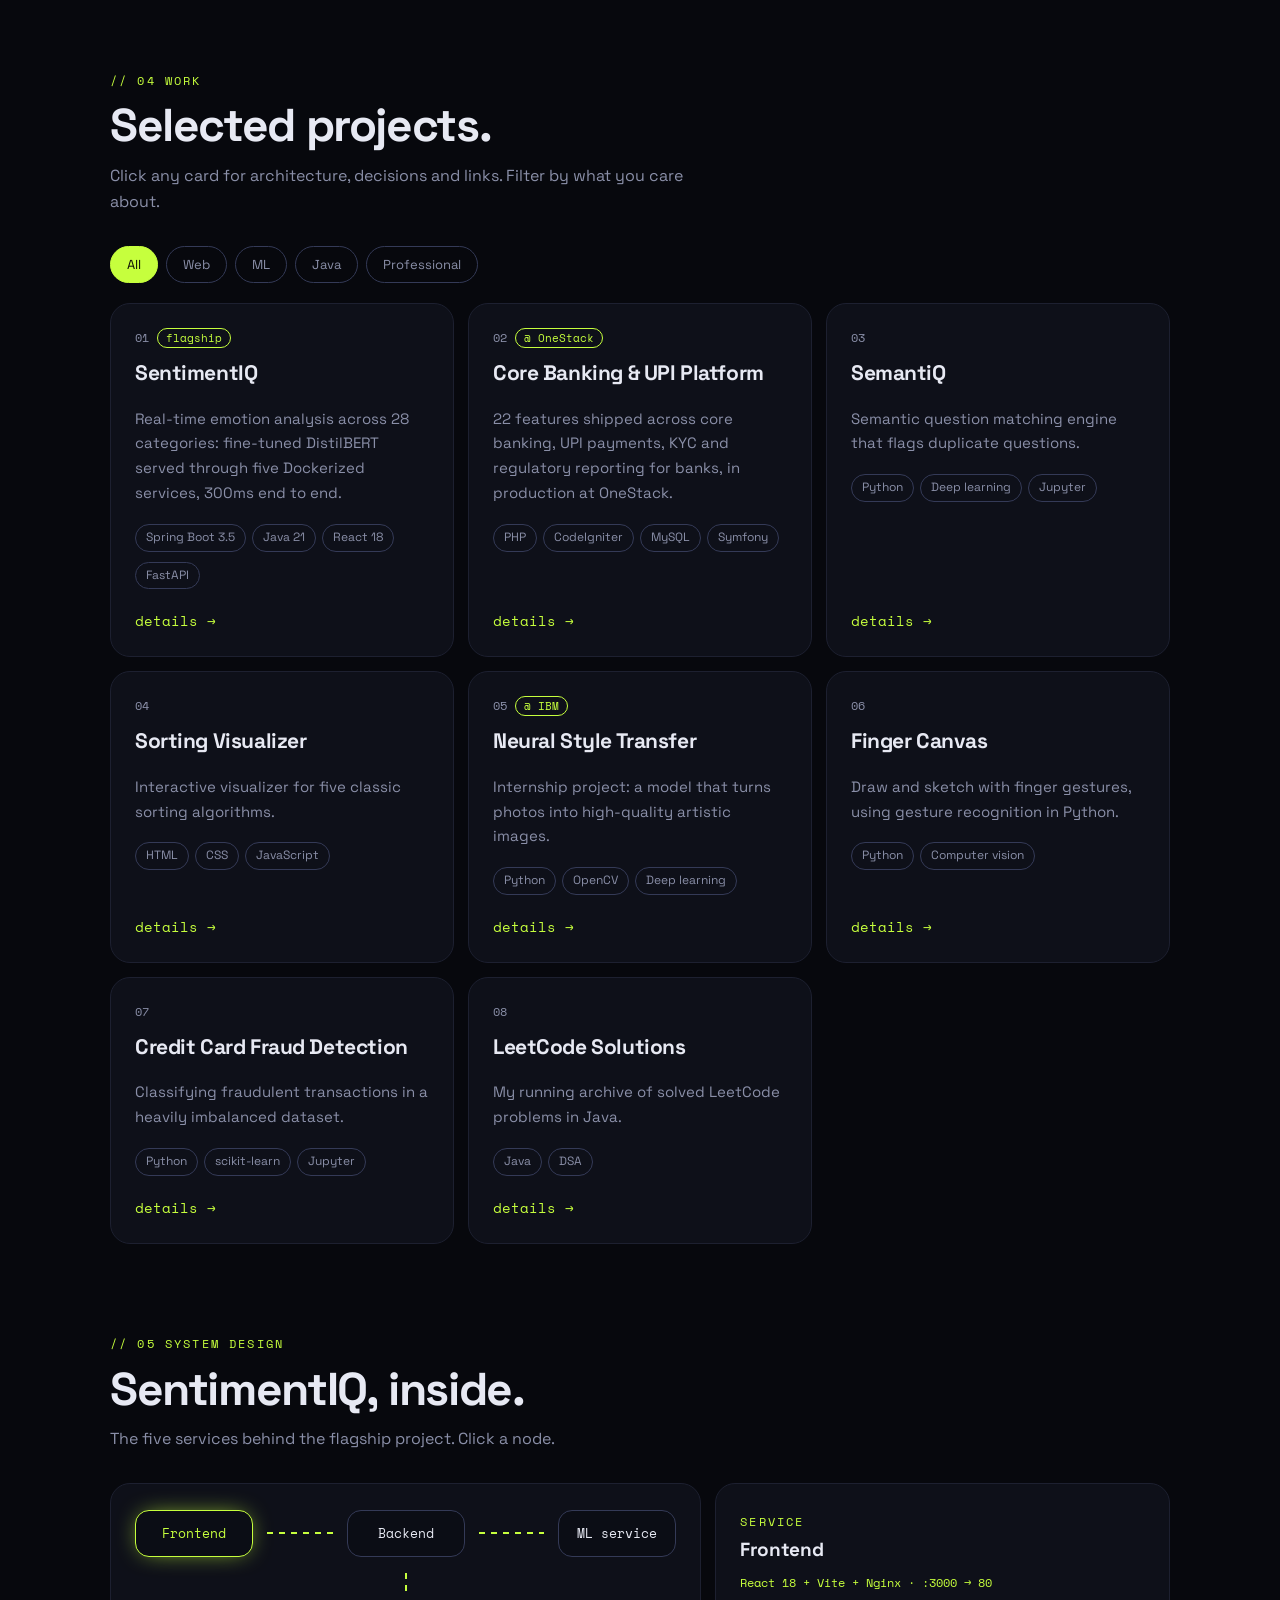
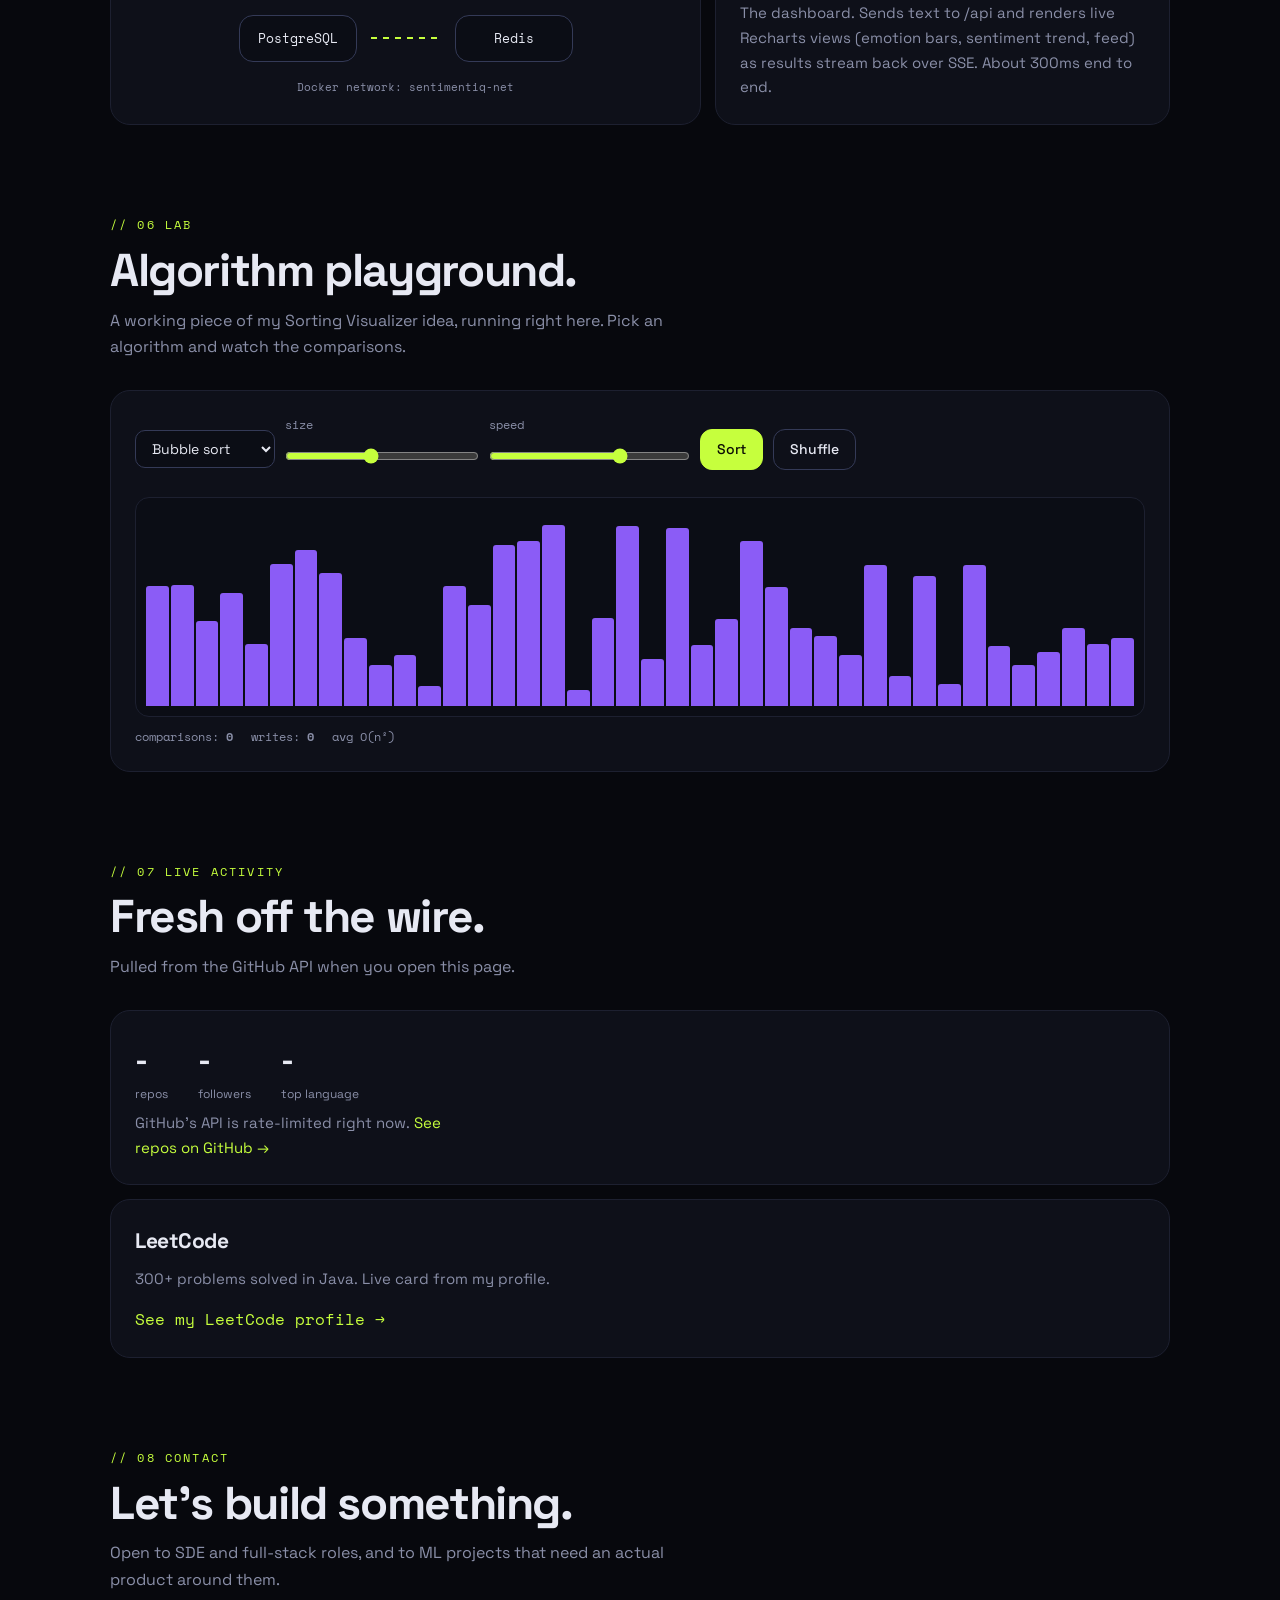
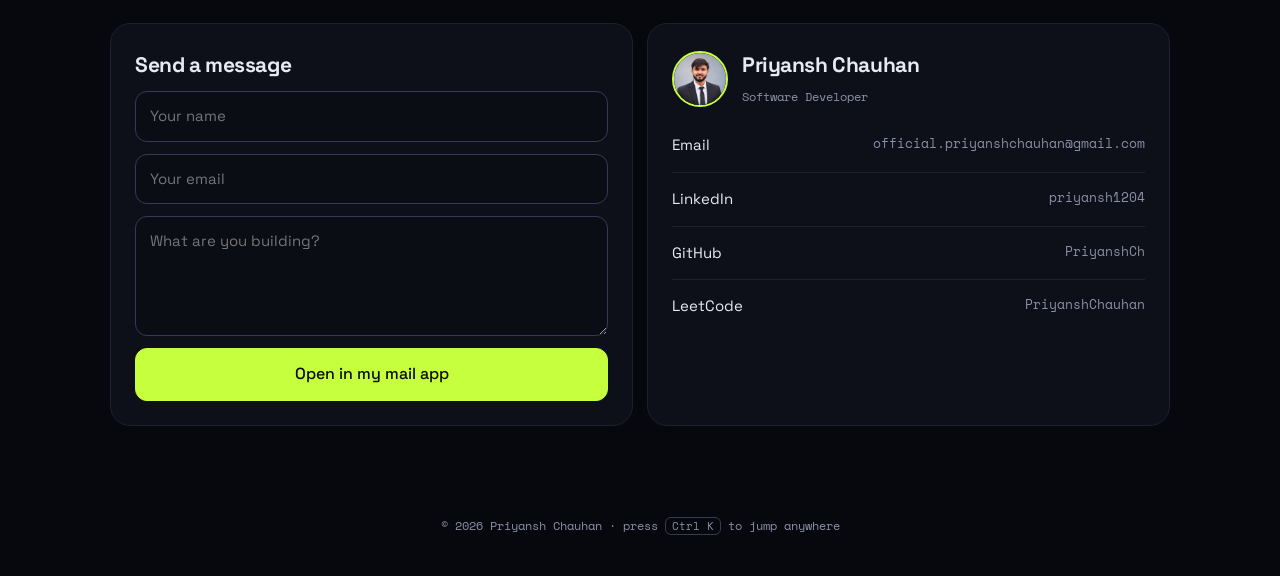
==== commit 39b0b5e4: "Use new photo version" ====
--- a/index.html
+++ b/index.html
@@ -8,7 +8,7 @@
 <meta property="og:title" content="Priyansh Chauhan | Full-stack Developer">
 <meta property="og:description" content="Full-stack developer putting machine learning behind real APIs and interfaces.">
 <meta property="og:type" content="website">
-<meta property="og:image" content="https://priyanshch.github.io/portfolio/img/avatar.jpg">
+<meta property="og:image" content="https://priyanshch.github.io/portfolio/img/avatar.jpg?v=2">
 <meta property="og:url" content="https://priyanshch.github.io/portfolio/">
 <meta name="theme-color" content="#07080d">
 <link rel="icon" href="data:image/svg+xml,%3Csvg xmlns='http://www.w3.org/2000/svg' viewBox='0 0 64 64'%3E%3Crect width='64' height='64' rx='14' fill='%2307080d'/%3E%3Ctext x='32' y='44' font-size='34' text-anchor='middle' font-family='monospace' font-weight='700' fill='%23c6ff3d'%3EPC%3C/text%3E%3C/svg%3E">
@@ -59,7 +59,7 @@
       </div>
       </div>
       <figure class="avatar" aria-label="Photo of Priyansh Chauhan">
-        <div class="ring"><img src="img/avatar.jpg" alt="Priyansh Chauhan" width="480" height="480"></div>
+        <div class="ring"><img src="img/avatar.jpg?v=2" alt="Priyansh Chauhan" width="480" height="480"></div>
         <span class="orb o1 mono">Spring Boot</span>
         <span class="orb o2 mono">PHP</span>
         <span class="orb o3 mono">PyTorch</span>
@@ -221,7 +221,7 @@
         </form>
       </div>
       <div class="card">
-        <div style="display:flex;align-items:center;gap:14px;margin-bottom:10px"><img src="img/avatar.jpg" alt="" width="56" height="56" style="border-radius:50%;border:2px solid var(--lime)"><div><h3 style="margin:0">Priyansh Chauhan</h3><span class="mono" style="font-size:12px;color:var(--dim)">Software Developer</span></div></div>
+        <div style="display:flex;align-items:center;gap:14px;margin-bottom:10px"><img src="img/avatar.jpg?v=2" alt="" width="56" height="56" style="border-radius:50%;border:2px solid var(--lime)"><div><h3 style="margin:0">Priyansh Chauhan</h3><span class="mono" style="font-size:12px;color:var(--dim)">Software Developer</span></div></div>
         <a class="rowlink" href="mailto:official.priyanshchauhan@gmail.com"><span>Email</span><span class="mono">official.priyanshchauhan@gmail.com</span></a>
         <a class="rowlink" href="https://www.linkedin.com/in/priyansh1204" target="_blank" rel="noopener"><span>LinkedIn</span><span class="mono">priyansh1204</span></a>
         <a class="rowlink" href="https://github.com/PriyanshCh" target="_blank" rel="noopener"><span>GitHub</span><span class="mono">PriyanshCh</span></a>
